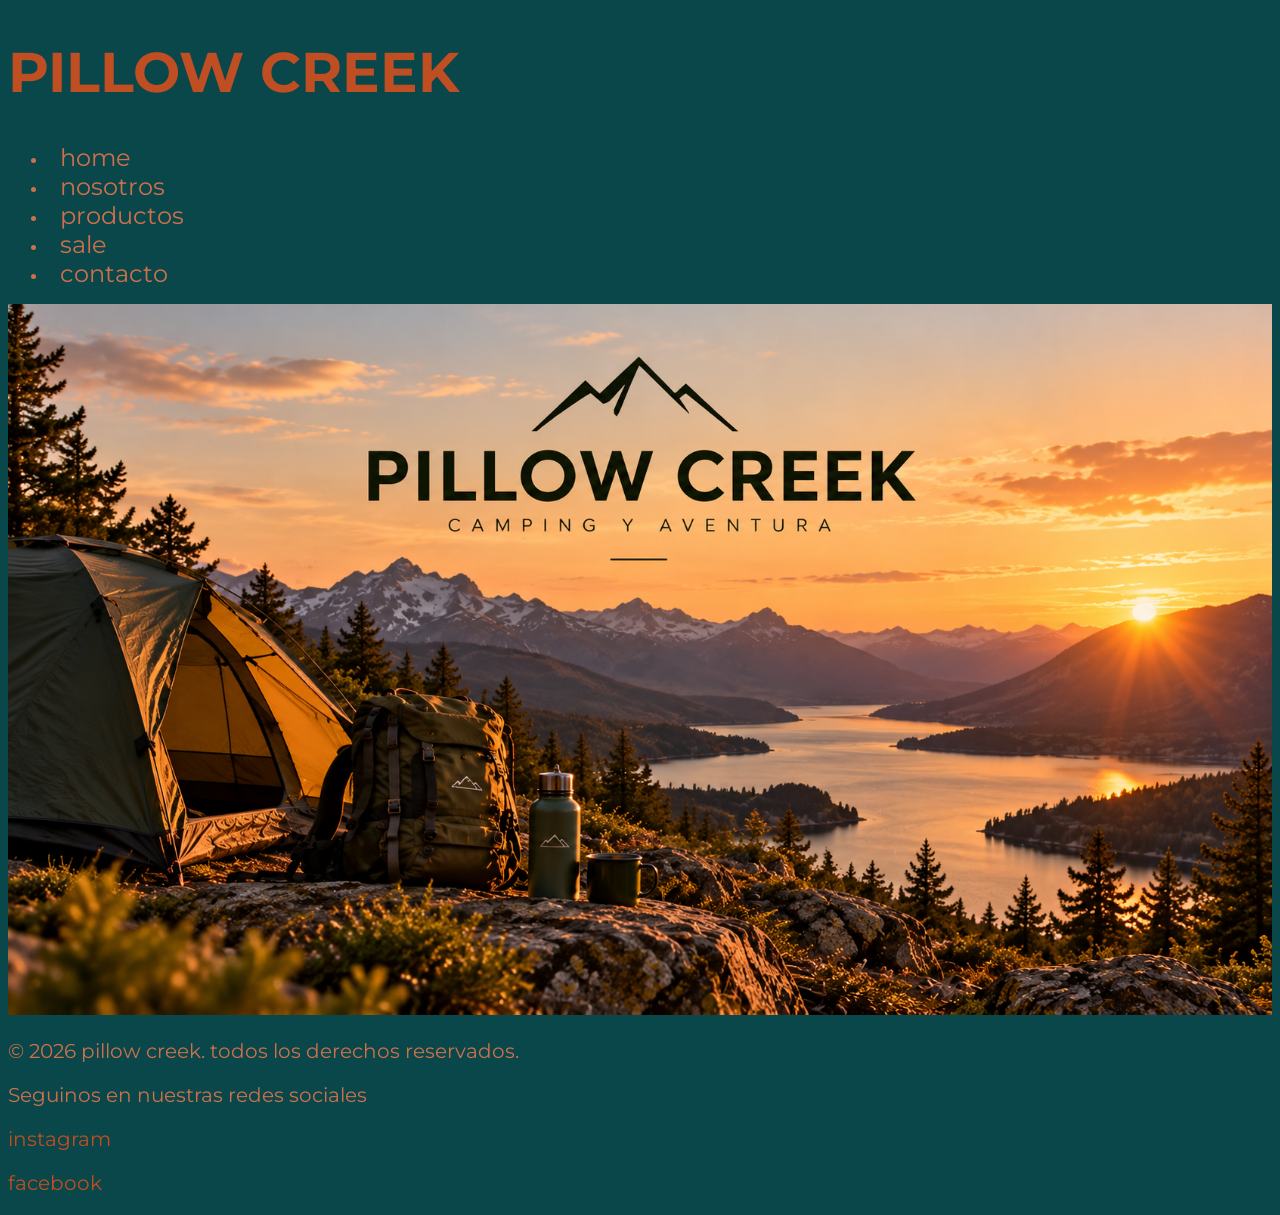
==== index.html @ 8808e4ad "Actualiza sitio web de Pillow Creek" ====
<!DOCTYPE html>
<html lang="es">
    <head>
        <meta charset="UTF-8">
        <meta name="viewport" content="width=device-width, initial-scale=1.0">
        <title>PILLOW CREEK</title>
        <link rel="icon" href="assets/logopillowcreek.png" type="image/png">
        <link rel="stylesheet" href="./style/style.css">
    </head>
    <body>
        <header>
            <h1><a href="index.html" class="logo">PILLOW CREEK</a></h1>
            <nav>
                <ul>
                    <li><a class="nav-link" href="./index.html">home</a></li>
                    <li><a class="nav-link" href="./pages/nosotros.html">nosotros</a></li>
                    <li><a class="nav-link" href="./pages/productos.html">productos</a></li>
                    <li><a class="nav-link" href="./pages/sale.html">sale</a></li>
                    <li><a class="nav-link" href="./pages/contacto.html">contacto</a></li>
                </ul>
            </nav>
        </header>
        <main>
            <section id="nosotros" class="texto-con-fondo">
                <img src="/assets/atardecerenpillowcreek.png" alt="imagen de un atardecer en pillow creek" class="imagen-portada">
                <style>.imagen-portada { width: 100%; height: 100%; }</style>
            </section>
        </main>
        <footer id="contacto">
                <p> &copy; 2026 pillow creek. todos los derechos reservados.</p>
                <p>Seguinos en nuestras redes sociales</p>
                <p><a href="https://www.instagram.com/pillowcreek/" target="_blank">instagram</a></p>
                <p><a href="https://www.facebook.com/pillowcreek/" target="_blank">facebook</a></p>        
        </footer>
    </body>
</html>
---- style/style.css ----
/* Montserrat font */
@import url('https://fonts.googleapis.com/css2?family=Montserrat:ital,wght@0,100..900;1,100..900&display=swap');
/* Root variables */
:root 
{
--color-fondo: #09474b;
--color-header: #2a7e86;
--color-section: #c9cacb;
--color-texto: #ce704b;
--color-enlace: #bf4e22;
}
/* font-family: "Montserrat", sans-serif; */
/* Body styles */
body 
  {
   font-family: "Montserrat", sans-serif;
    background-color: var(--color-fondo);
   color: var(--color-texto);
   list-style: none;
  }
/* Header styles */
.nav-link 
  {
   font-size: 1.50rem;
   color: var(--color-texto);
   text-decoration: none;
   list-style: none;
   padding: 8px 12px;
  }
a 
  {
   color: var(--color-enlace);
   height: 8rem;
   text-decoration: none;
   list-style: none;
  }
h1  
  {
   color: var(--color-enlace);
   font-size: 3.5rem;
   font-weight: 700;
  }
/* main */
/* footer */
p 
  {
   font-size: 1.25rem;
   font-weight: 400;
  }
section img 
  {
   width: 300px;
   height: 300px;
  }
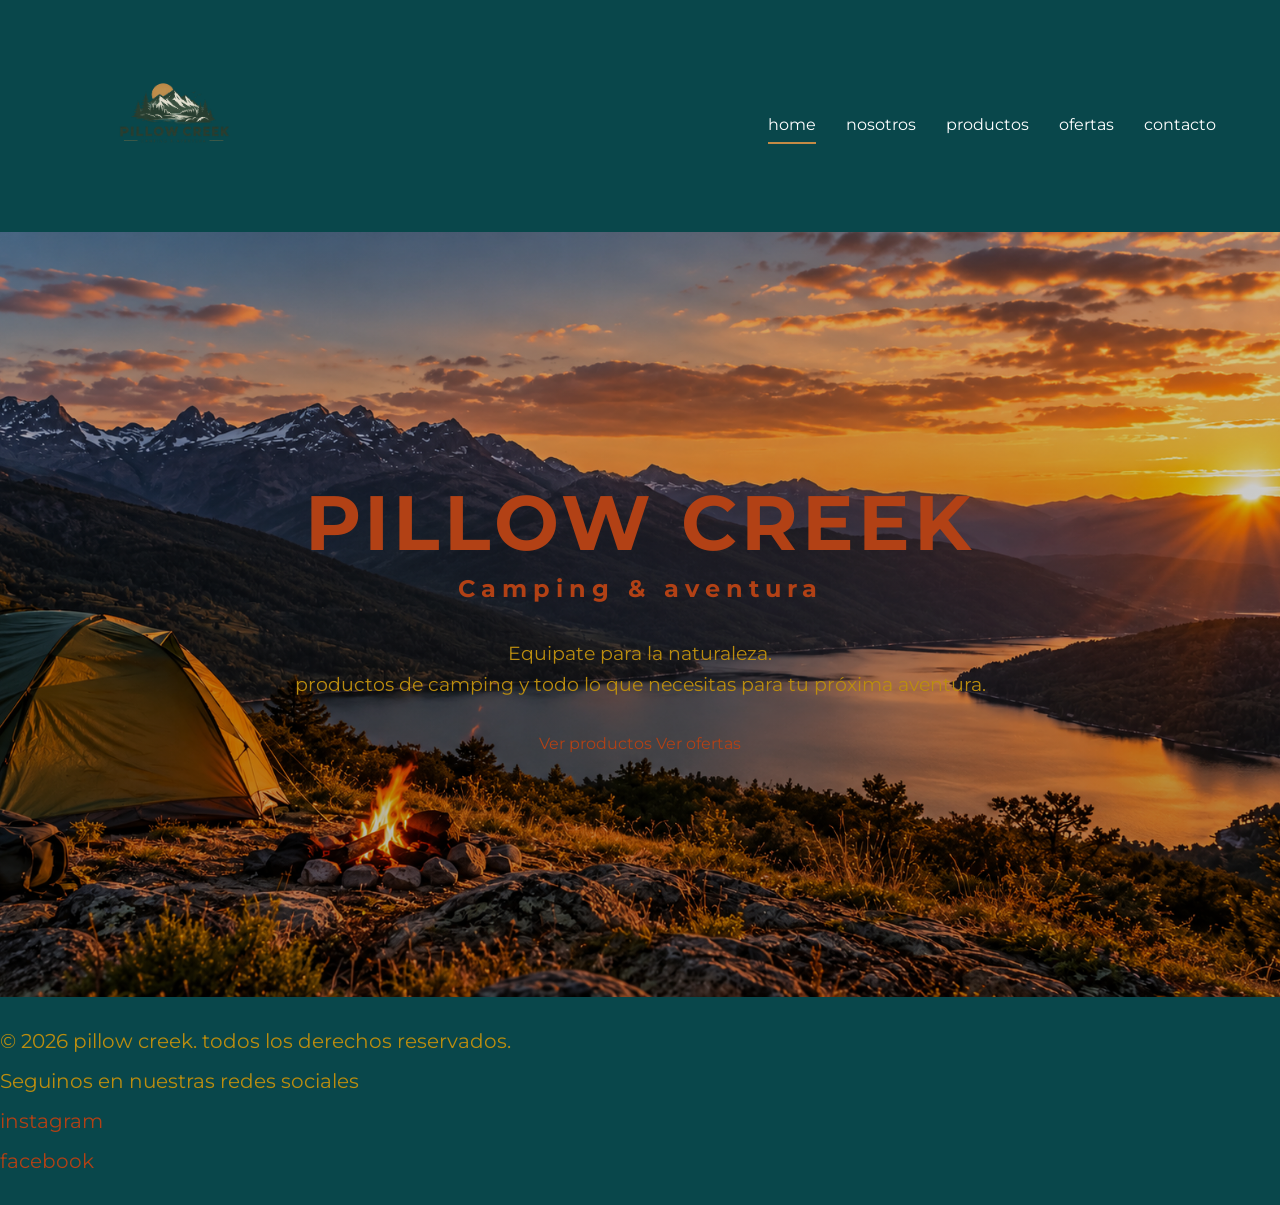
==== commit de0ecff6: "actualizar estilos de css" ====
--- a/index.html
+++ b/index.html
@@ -4,26 +4,35 @@
         <meta charset="UTF-8">
         <meta name="viewport" content="width=device-width, initial-scale=1.0">
         <title>PILLOW CREEK</title>
-        <link rel="icon" href="assets/logopillowcreek.png" type="image/png">
+        <link rel="icon" href="./assets/logopillowcreek.png" type="image/png">
         <link rel="stylesheet" href="./style/style.css">
     </head>
     <body>
         <header>
-            <h1><a href="index.html" class="logo">PILLOW CREEK</a></h1>
-            <nav>
+            <a href="./index.html" class="logo">
+                <img src="./assets/logopillowcreek.png" alt="Logo de PILLOW CREEK">
+            </a>
+            <nav class="nav">
                 <ul>
-                    <li><a class="nav-link" href="./index.html">home</a></li>
+                    <li><a class="nav-link activo" href="./index.html">home</a></li>
                     <li><a class="nav-link" href="./pages/nosotros.html">nosotros</a></li>
                     <li><a class="nav-link" href="./pages/productos.html">productos</a></li>
-                    <li><a class="nav-link" href="./pages/sale.html">sale</a></li>
+                    <li><a class="nav-link" href="./pages/ofertas.html">ofertas</a></li>
                     <li><a class="nav-link" href="./pages/contacto.html">contacto</a></li>
                 </ul>
             </nav>
         </header>
         <main>
-            <section id="nosotros" class="texto-con-fondo">
-                <img src="/assets/atardecerenpillowcreek.png" alt="imagen de un atardecer en pillow creek" class="imagen-portada">
-                <style>.imagen-portada { width: 100%; height: 100%; }</style>
+            <section class="hero">
+                <div class="hero-content">
+                    <h1>PILLOW CREEK</h1>
+                    <h2>Camping & aventura</h2>
+                    <p>Equipate para la naturaleza. <br>productos de camping y todo lo que necesitas para tu próxima aventura.<br></p>
+                    <div class="hero-buttons">
+                        <a class="btn btn-primary" href="./pages/productos.html">Ver productos</a>
+                        <a class="btn btn-secondary" href="./pages/ofertas.html">Ver ofertas</a>       
+                    </div>
+                </div>
             </section>
         </main>
         <footer id="contacto">
--- a/style/style.css
+++ b/style/style.css
@@ -1,54 +1,152 @@
 /* Montserrat font */
-@import url('https://fonts.googleapis.com/css2?family=Montserrat:ital,wght@0,100..900;1,100..900&display=swap');
+    @import url('https://fonts.googleapis.com/css2?family=Montserrat:ital,wght@0,100..900;1,100..900&display=swap');
+/* RESET Y CONFIGURACIÓN GENERAL */
+* {
+    box-sizing: border-box;
+    margin: 1rem 0;
+    padding: 0;
+}
 /* Root variables */
-:root 
-{
---color-fondo: #09474b;
---color-header: #2a7e86;
---color-section: #c9cacb;
---color-texto: #ce704b;
---color-enlace: #bf4e22;
+:root{
+    --color-fondo: #09474b;
+    --color-header: #e3821b;
+    --color-section: #c9cacb;
+    --color-texto: #bb8d0f;
+    --color-enlace: #b24115;
 }
-/* font-family: "Montserrat", sans-serif; */
 /* Body styles */
-body 
-  {
+body{
    font-family: "Montserrat", sans-serif;
-    background-color: var(--color-fondo);
+   background-color: var(--color-fondo);
    color: var(--color-texto);
    list-style: none;
   }
-/* Header styles */
-.nav-link 
-  {
-   font-size: 1.50rem;
-   color: var(--color-texto);
+/* Header and nav styles */
+header{
+   display: flex;
+   justify-content: space-between;
+   align-items: center;
+   padding: 12px 5%;
+   background-color:#09474b;
+   box-sizing: border-box;
+   }
+.logo img{
+   width: 220px;
+   height: auto;
+   display: block;
+  }
+nav ul{
+   display: flex;
+   flex-direction: row;
+   justify-content: space-around;
+   align-items: center;
+   gap: 30px;
+   list-style: none;
+   padding: 0;
+   margin: 0;
+  }
+.nav-link{            
+   font-size: 1rem;  
+   color: #ffffff;
    text-decoration: none;
-   list-style: none;
-   padding: 8px 12px;
+   padding: 8px 0;
   }
-a 
-  {
+.nav-link:hover,
+.nav-link.activo{
+   border-bottom: 2px solid #c58b45;
+   padding-bottom: 8px;
+  }
+/* enlaces */
+a{
    color: var(--color-enlace);
    height: 8rem;
    text-decoration: none;
    list-style: none;
   }
-h1  
-  {
+/* section */
+section{
+   margin-bottom: 2rem;
+   padding: 0 10px;
+}
+
+/* titulos */
+h1{
    color: var(--color-enlace);
    font-size: 3.5rem;
    font-weight: 700;
   }
-/* main */
-/* footer */
-p 
-  {
+h2{
+   color: var(--color-enlace);
+   font-size: 2.5rem;
+   font-weight: 700;
+  }
+/* parrafos */
+p{
+   color: var(--color-texto);
    font-size: 1.25rem;
    font-weight: 400;
   }
-section img 
-  {
+/* imagenes */
+.hero{
+  min-height: 85vh;
+  background-image: 
+  linear-gradient(rgba(0,0,0,0.15),rgba(0,0,0,0.3)),
+  url("../assets/fondoinicio.png");
+  background-size: cover;
+  background-position: center;
+  display: flex;
+  justify-content: center;
+  align-items: center;
+  text-align: center;
+  color: white;
+  padding: 40px 20px;
+  box-sizing: border-box; 
+  }
+  .hero-content h1{
+    font-size: clamp(2.5rem,6vw,5rem);
+    margin-bottom: 0;
+    letter-spacing: 4px;
+  }
+  .hero-content h2{
+    font-size: 1.5rem;
+    letter-spacing: 6px;
+    margin-top: 5px;
+    margin-bottom: 35px;
+  }
+  .hero-content p{
+    font-size: 1.2rem;
+    line-height: 1.6;
+    margin-bottom: 35px;
+  }
+section img{
    width: 300px;
    height: 300px;
   }
+/* botones */
+.hero-buttom{
+  display: flex;
+  justify-content: center;
+  gap: 20px;
+  flex-wrap: wrap;
+}
+.buttom{
+  display: inline-block;
+  padding: 16px 30px;
+  border-radius: 4px;
+  text-decoration: none;
+  font-size: 0.95rem;
+  font-weight: 600;
+}
+.buttom-primary{
+  background-color: #c58b45;
+  color: white;
+}
+.buttom-secondary{
+  border: 2px solid white;
+  color: white;
+}
+.buttom:hover{
+  opacity: 0.85;
+}
+
+/* footer */
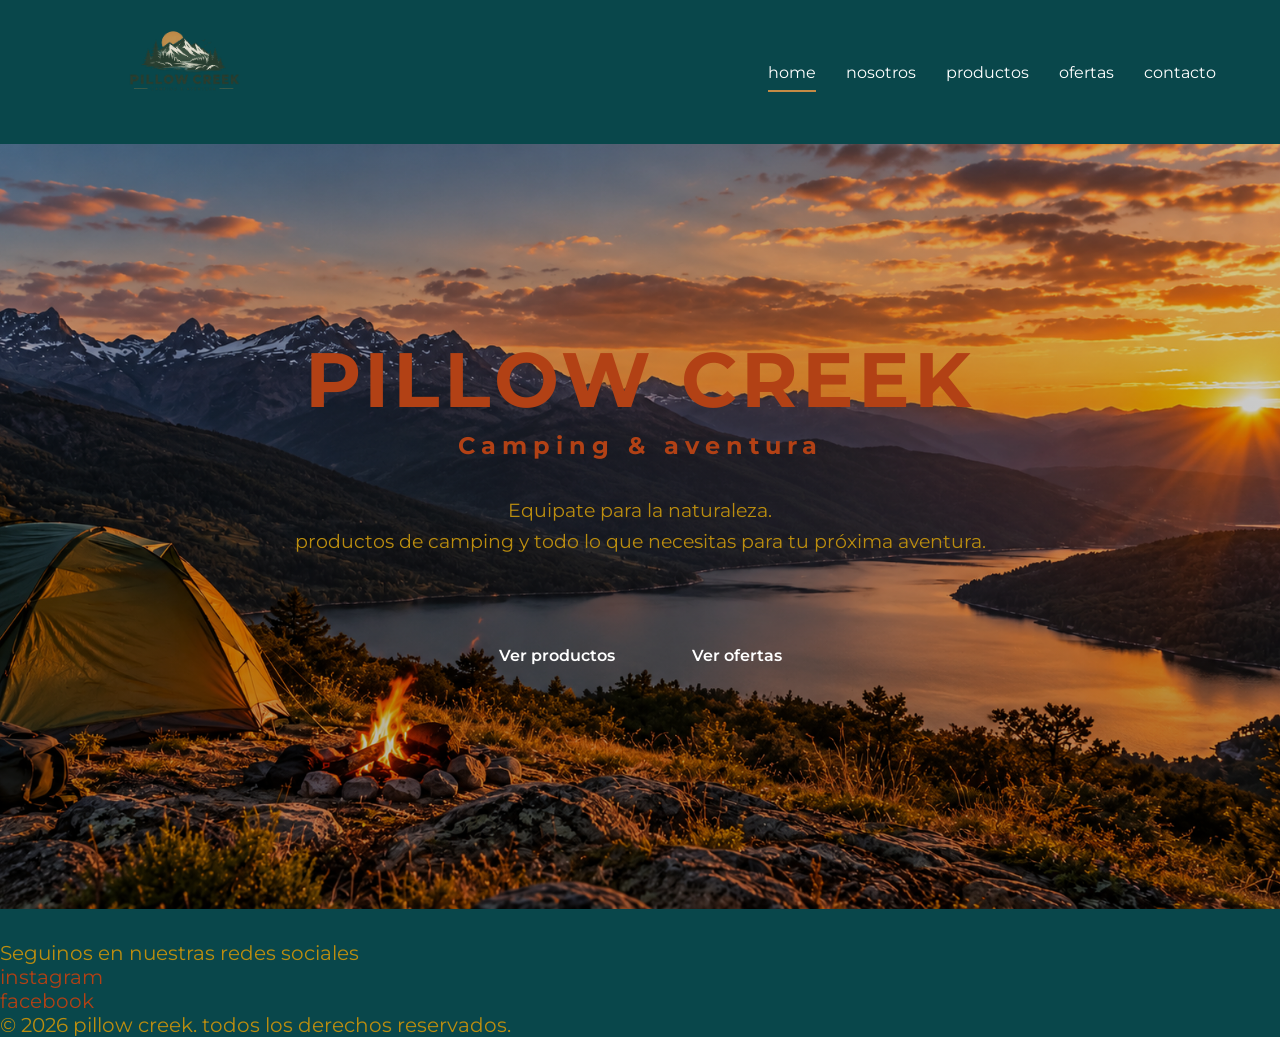
==== commit 25c5190d: "actualiza footer" ====
--- a/index.html
+++ b/index.html
@@ -36,10 +36,10 @@
             </section>
         </main>
         <footer id="contacto">
-                <p> &copy; 2026 pillow creek. todos los derechos reservados.</p>
                 <p>Seguinos en nuestras redes sociales</p>
                 <p><a href="https://www.instagram.com/pillowcreek/" target="_blank">instagram</a></p>
-                <p><a href="https://www.facebook.com/pillowcreek/" target="_blank">facebook</a></p>        
+                <p><a href="https://www.facebook.com/pillowcreek/" target="_blank">facebook</a></p>    
+                <p> &copy; 2026 pillow creek. todos los derechos reservados.</p>
         </footer>
     </body>
 </html>
--- a/style/style.css
+++ b/style/style.css
@@ -3,7 +3,7 @@
 /* RESET Y CONFIGURACIÓN GENERAL */
 * {
     box-sizing: border-box;
-    margin: 1rem 0;
+    margin: 0;
     padding: 0;
 }
 /* Root variables */
@@ -26,14 +26,15 @@
    display: flex;
    justify-content: space-between;
    align-items: center;
-   padding: 12px 5%;
+   padding: 8px 5%;
    background-color:#09474b;
    box-sizing: border-box;
    }
 .logo img{
    width: 220px;
    height: auto;
-   display: block;
+   display: flex;
+   margin: 1rem 10px;
   }
 nav ul{
    display: flex;
@@ -123,30 +124,37 @@
    height: 300px;
   }
 /* botones */
-.hero-buttom{
+.hero-buttons{
   display: flex;
   justify-content: center;
-  gap: 20px;
+  align-items: center;
+  gap: 25px;
   flex-wrap: wrap;
 }
-.buttom{
-  display: inline-block;
-  padding: 16px 30px;
-  border-radius: 4px;
+.btn{
+  display: inline-flex;
+  align-items: center;
+  padding: 6px 24px;
+  border: 2px solid transparent;
+  border-radius: 6px;
   text-decoration: none;
-  font-size: 0.95rem;
+  font-size: 1rem;
   font-weight: 600;
+  line-height: 1.2;
+  background-color: transparent;
+  transition: all 0.3s ease;
 }
-.buttom-primary{
-  background-color: #c58b45;
+.btn-primary{
+  background-color: transparent;
   color: white;
 }
-.buttom-secondary{
-  border: 2px solid white;
+.btn-secondary{
+  background-color: transparent;
   color: white;
 }
-.buttom:hover{
-  opacity: 0.85;
+.btn:hover{
+  background-color: #bb8d0f;
+  color: white;
+  border-color: #bb8d0f ;
 }
-
 /* footer */
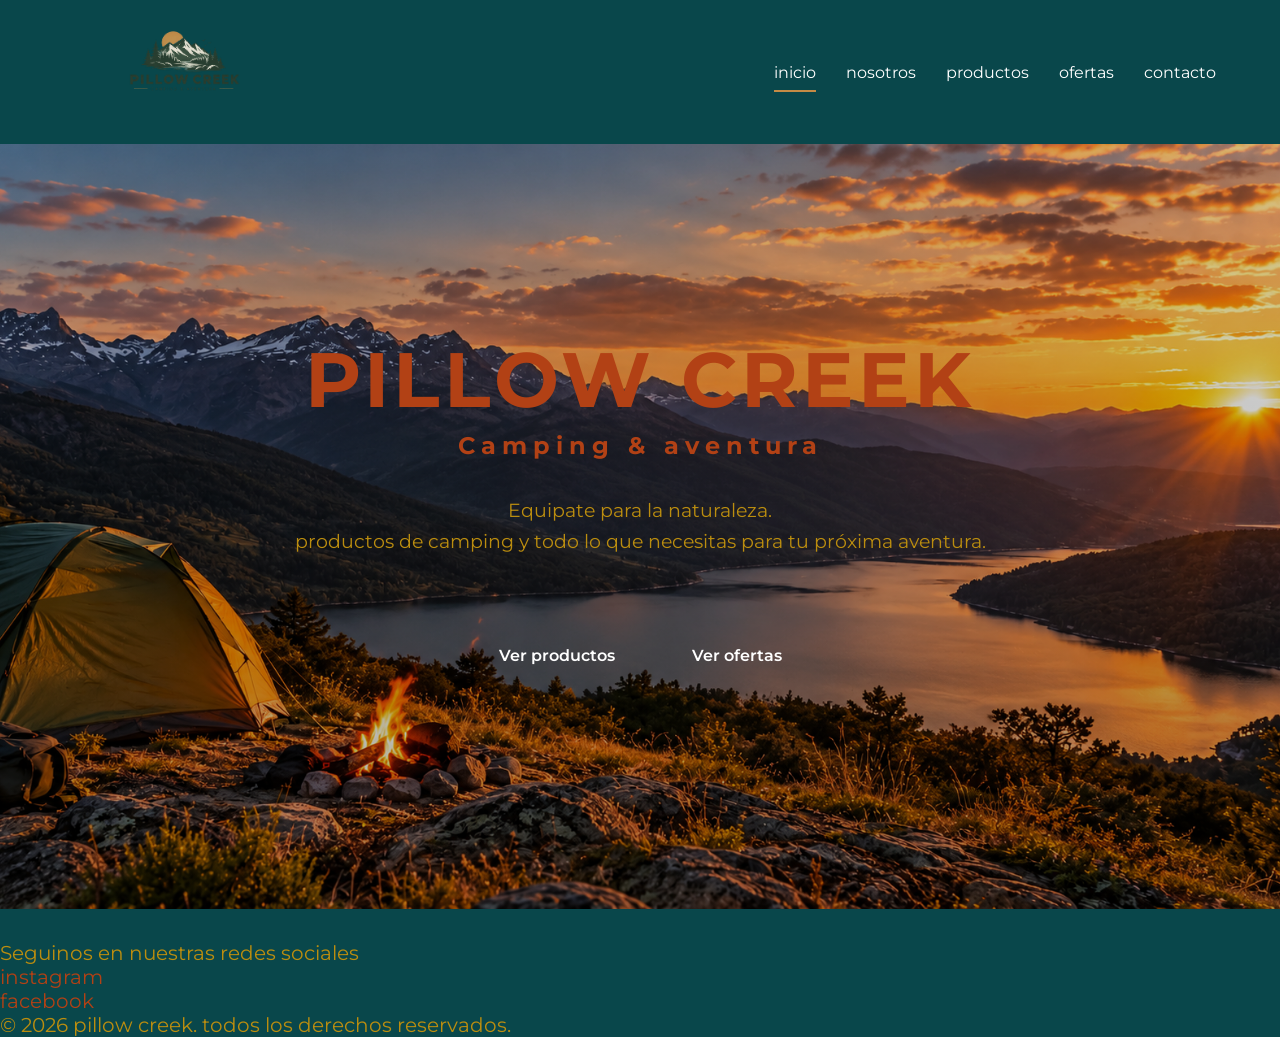
==== commit 2742d118: "actualiza el nav bar" ====
--- a/index.html
+++ b/index.html
@@ -14,7 +14,7 @@
             </a>
             <nav class="nav">
                 <ul>
-                    <li><a class="nav-link activo" href="./index.html">home</a></li>
+                    <li><a class="nav-link activo" href="./index.html">inicio</a></li>
                     <li><a class="nav-link" href="./pages/nosotros.html">nosotros</a></li>
                     <li><a class="nav-link" href="./pages/productos.html">productos</a></li>
                     <li><a class="nav-link" href="./pages/ofertas.html">ofertas</a></li>
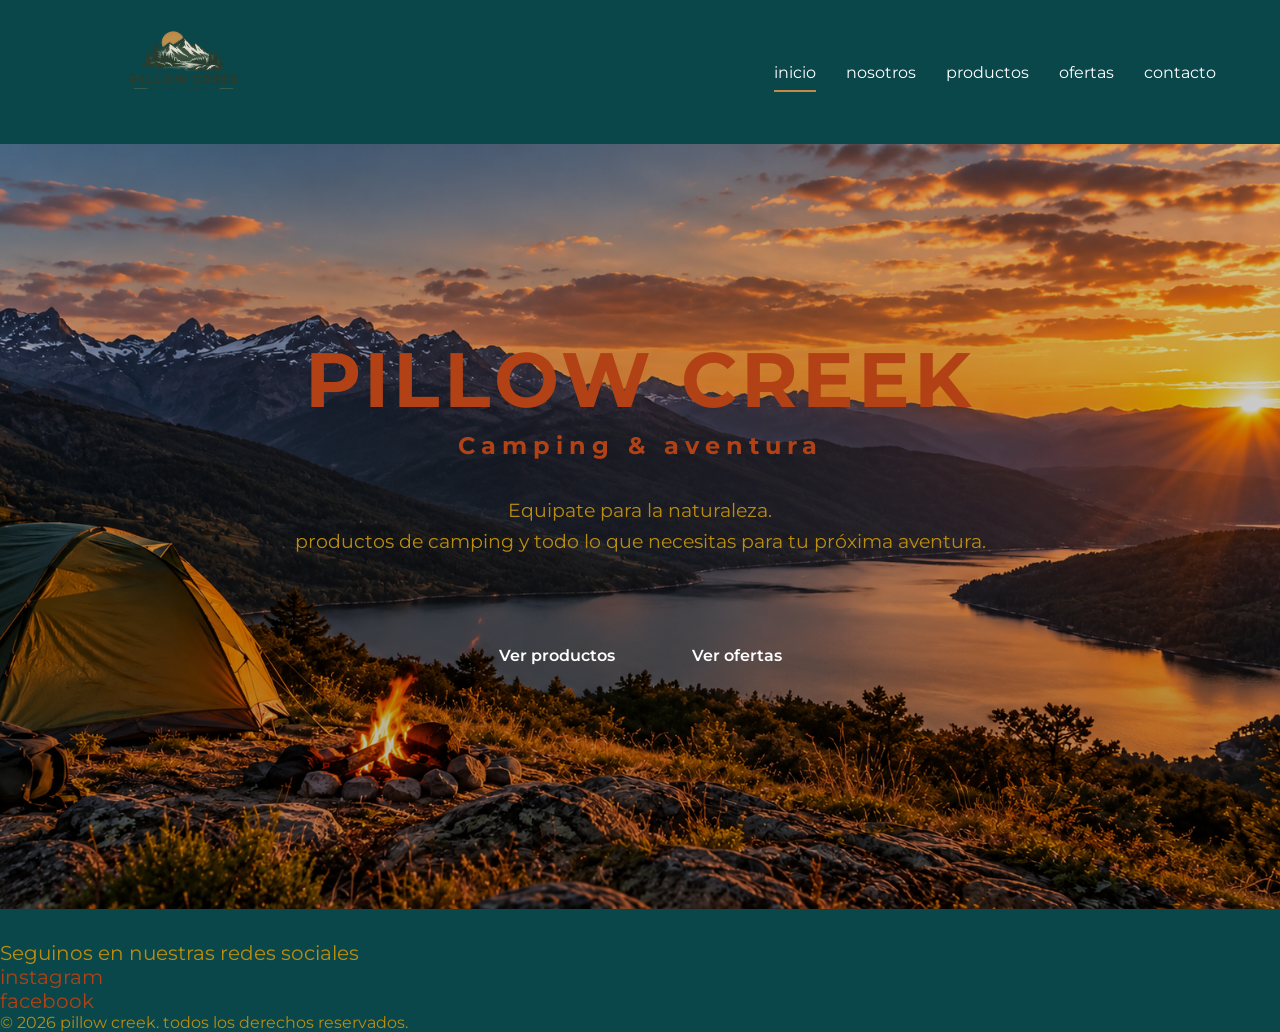
==== commit 226d6ada: "actualiza css" ====
--- a/index.html
+++ b/index.html
@@ -36,10 +36,14 @@
             </section>
         </main>
         <footer id="contacto">
+            <ul>
                 <p>Seguinos en nuestras redes sociales</p>
                 <p><a href="https://www.instagram.com/pillowcreek/" target="_blank">instagram</a></p>
-                <p><a href="https://www.facebook.com/pillowcreek/" target="_blank">facebook</a></p>    
+                <p><a href="https://www.facebook.com/pillowcreek/" target="_blank">facebook</a></p>
+            </ul>
+            <div 
                 <p> &copy; 2026 pillow creek. todos los derechos reservados.</p>
+            </div>
         </footer>
     </body>
 </html>
--- a/style/style.css
+++ b/style/style.css
@@ -113,25 +113,26 @@
     letter-spacing: 6px;
     margin-top: 5px;
     margin-bottom: 35px;
+    justify-content: center;
   }
   .hero-content p{
     font-size: 1.2rem;
     line-height: 1.6;
     margin-bottom: 35px;
   }
-section img{
+   section img{
    width: 300px;
    height: 300px;
   }
 /* botones */
-.hero-buttons{
+   .hero-buttons{
   display: flex;
   justify-content: center;
   align-items: center;
   gap: 25px;
   flex-wrap: wrap;
-}
-.btn{
+  }
+  .btn{
   display: inline-flex;
   align-items: center;
   padding: 6px 24px;
@@ -143,8 +144,8 @@
   line-height: 1.2;
   background-color: transparent;
   transition: all 0.3s ease;
-}
-.btn-primary{
+  }
+  .btn-primary{
   background-color: transparent;
   color: white;
 }
@@ -158,3 +159,12 @@
   border-color: #bb8d0f ;
 }
 /* footer */
+.footer{
+  background-color: #71a3a7;
+  padding: 1rem;
+  display: flex;
+  flex-direction: column;
+}
+.footer ul{
+  background-color: #71a3a7;
+}
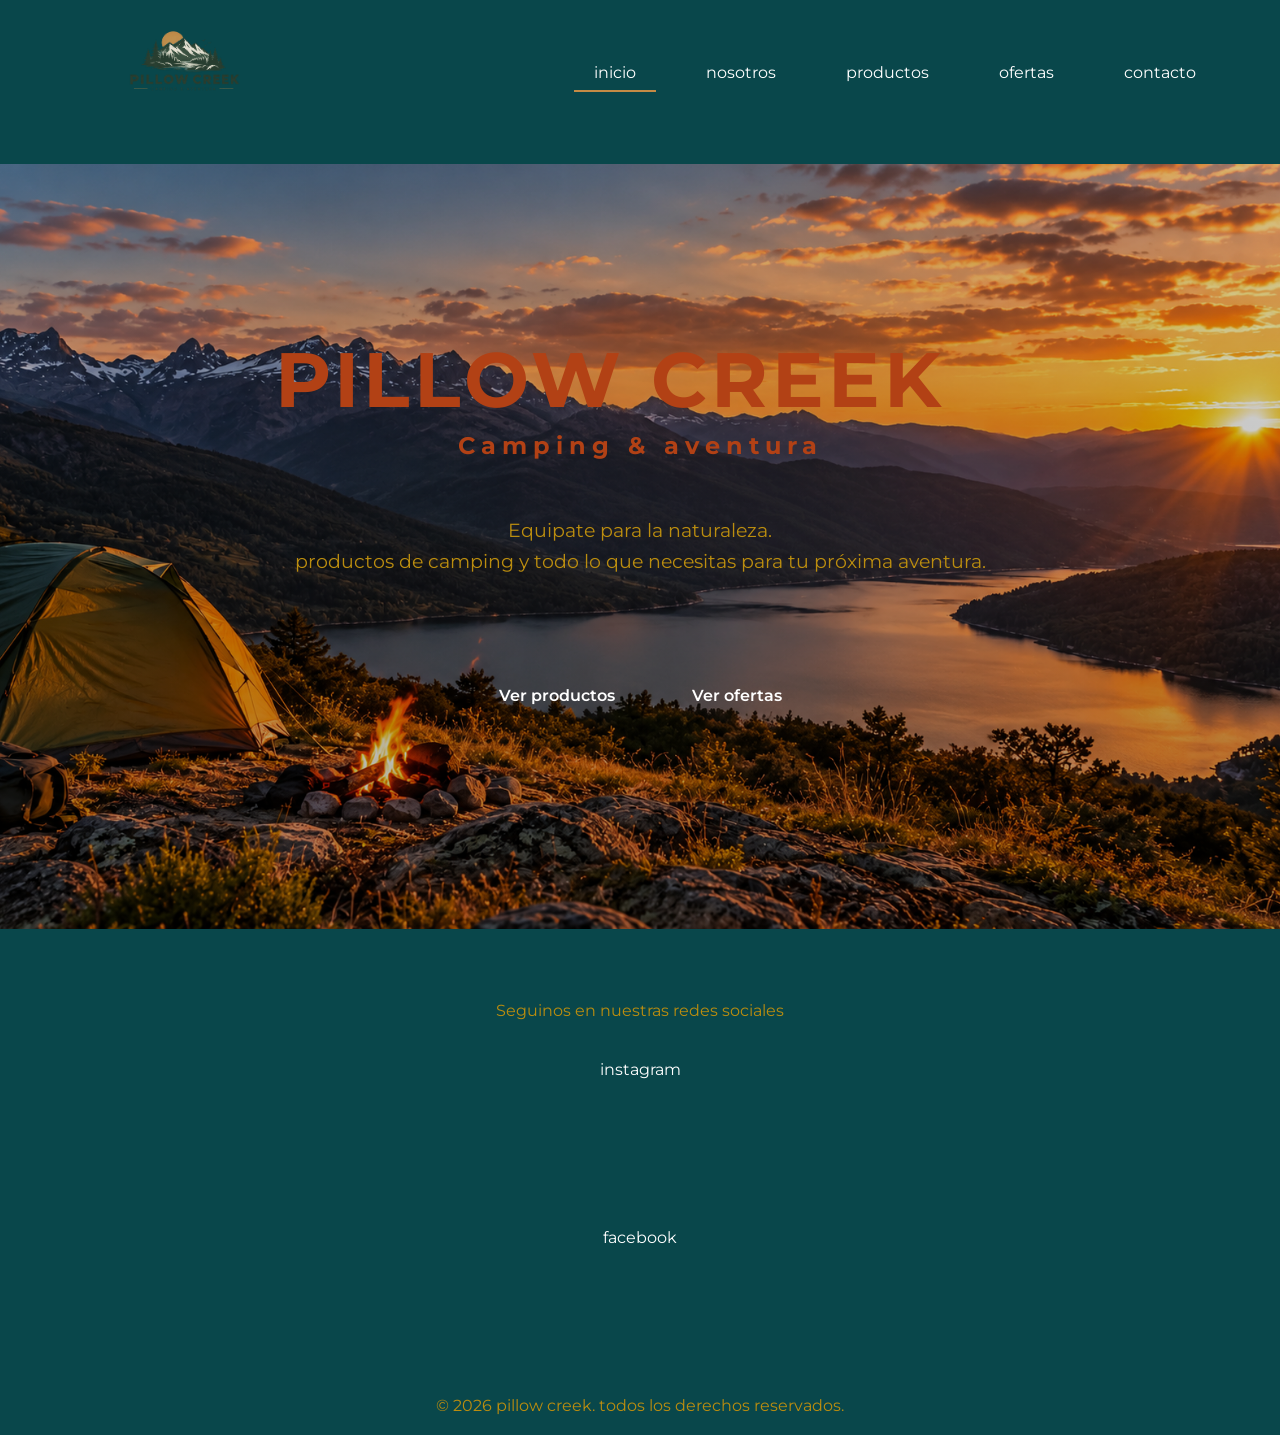
==== commit d6ec1bdf: "actualizacion diseño responsive y css grid" ====
--- a/index.html
+++ b/index.html
@@ -8,42 +8,44 @@
         <link rel="stylesheet" href="./style/style.css">
     </head>
     <body>
-        <header>
-            <a href="./index.html" class="logo">
-                <img src="./assets/logopillowcreek.png" alt="Logo de PILLOW CREEK">
-            </a>
-            <nav class="nav">
+        <div class="grid-container">
+            <header>
+                <a href="./index.html" class="logo">
+                    <img src="./assets/logopillowcreek.png" alt="Logo de PILLOW CREEK">
+                </a>
+                <nav class="nav">
+                    <ul>
+                        <li><a class="nav-link activo" href="./index.html">inicio</a></li>
+                        <li><a class="nav-link" href="./pages/nosotros.html">nosotros</a></li>
+                        <li><a class="nav-link" href="./pages/productos.html">productos</a></li>
+                        <li><a class="nav-link" href="./pages/ofertas.html">ofertas</a></li>
+                        <li><a class="nav-link" href="./pages/contacto.html">contacto</a></li>
+                    </ul>
+                </nav>
+            </header>
+            <main>
+                <section class="hero">
+                    <div class="hero-content">
+                        <h1>PILLOW CREEK</h1>
+                        <h2>Camping & aventura</h2>
+                        <p>Equipate para la naturaleza. <br>productos de camping y todo lo que necesitas para tu próxima aventura.<br></p>
+                        <div class="hero-buttons">
+                            <a class="btn btn-primary" href="./pages/productos.html">Ver productos</a>
+                            <a class="btn btn-secondary" href="./pages/ofertas.html">Ver ofertas</a>       
+                        </div>
+                    </div>
+                </section>
+            </main>
+            <footer id="contacto">
                 <ul>
-                    <li><a class="nav-link activo" href="./index.html">inicio</a></li>
-                    <li><a class="nav-link" href="./pages/nosotros.html">nosotros</a></li>
-                    <li><a class="nav-link" href="./pages/productos.html">productos</a></li>
-                    <li><a class="nav-link" href="./pages/ofertas.html">ofertas</a></li>
-                    <li><a class="nav-link" href="./pages/contacto.html">contacto</a></li>
+                    <p>Seguinos en nuestras redes sociales</p>
+                    <p><a href="https://www.instagram.com/pillowcreek/" target="_blank">instagram</a></p>
+                    <p><a href="https://www.facebook.com/pillowcreek/" target="_blank">facebook</a></p>
                 </ul>
-            </nav>
-        </header>
-        <main>
-            <section class="hero">
-                <div class="hero-content">
-                    <h1>PILLOW CREEK</h1>
-                    <h2>Camping & aventura</h2>
-                    <p>Equipate para la naturaleza. <br>productos de camping y todo lo que necesitas para tu próxima aventura.<br></p>
-                    <div class="hero-buttons">
-                        <a class="btn btn-primary" href="./pages/productos.html">Ver productos</a>
-                        <a class="btn btn-secondary" href="./pages/ofertas.html">Ver ofertas</a>       
-                    </div>
+                <div>
+                    <p> &copy; 2026 pillow creek. todos los derechos reservados.</p>
                 </div>
-            </section>
-        </main>
-        <footer id="contacto">
-            <ul>
-                <p>Seguinos en nuestras redes sociales</p>
-                <p><a href="https://www.instagram.com/pillowcreek/" target="_blank">instagram</a></p>
-                <p><a href="https://www.facebook.com/pillowcreek/" target="_blank">facebook</a></p>
-            </ul>
-            <div 
-                <p> &copy; 2026 pillow creek. todos los derechos reservados.</p>
-            </div>
-        </footer>
+            </footer>
+        </div>
     </body>
 </html>
--- a/style/style.css
+++ b/style/style.css
@@ -13,6 +13,24 @@
     --color-section: #c9cacb;
     --color-texto: #bb8d0f;
     --color-enlace: #b24115;
+}
+.grid-container {
+    display: grid;
+    grid-template-columns: 1fr;
+    grid-template-areas:
+        "header"
+        "main"
+        "footer";
+    gap: 20px;
+}
+.header {
+    grid-area: header;
+}
+.main {
+    grid-area: main;
+}
+.footer {
+    grid-area: footer;
 }
 /* Body styles */
 body{
@@ -50,7 +68,7 @@
    font-size: 1rem;  
    color: #ffffff;
    text-decoration: none;
-   padding: 8px 0;
+   padding: 20px;
   }
 .nav-link:hover,
 .nav-link.activo{
@@ -67,26 +85,52 @@
 /* section */
 section{
    margin-bottom: 2rem;
-   padding: 0 10px;
+   padding: 20px;
 }
 
 /* titulos */
 h1{
+  display: flex;
    color: var(--color-enlace);
    font-size: 3.5rem;
    font-weight: 700;
   }
 h2{
+  display: flex;
+  justify-content: center;
    color: var(--color-enlace);
    font-size: 2.5rem;
    font-weight: 700;
   }
+h3{
+  display: flex;
+  justify-content: center;
+  }
 /* parrafos */
 p{
+   display: flex;
+   justify-content: center;
+   align-items: center;
+   text-align: center;
+   gap: 20px;
+   padding: 20px;
+   margin-bottom: 0px;
    color: var(--color-texto);
    font-size: 1.25rem;
    font-weight: 400;
   }
+form{
+  display: flex;
+  justify-content: center;
+  align-items: center;
+  text-align: center;
+  gap: 20px;
+  padding: 20px;
+  margin-bottom: 0px;
+  color: var(--color-texto);
+  font-size: 1.25rem;
+  font-weight: 400;
+}
 /* imagenes */
 .hero{
   min-height: 85vh;
@@ -121,8 +165,12 @@
     margin-bottom: 35px;
   }
    section img{
-   width: 300px;
-   height: 300px;
+    display: block;
+    justify-content: space-around;
+    align-items: center;
+    border-radius: 8px;
+    width: 300px;
+    height: 300px;
   }
 /* botones */
    .hero-buttons{
@@ -159,12 +207,27 @@
   border-color: #bb8d0f ;
 }
 /* footer */
-.footer{
-  background-color: #71a3a7;
-  padding: 1rem;
-  display: flex;
-  flex-direction: column;
-}
-.footer ul{
-  background-color: #71a3a7;
+.footer {
+    display: flex;
+    flex-direction: column;
+    justify-content: center;
+    align-items: center;
+    text-align: center;
+    gap: 12px;
+    padding: 30px 20px;
+    background-color: var(--color-header);
+}
+footer p {
+    margin: 0;
+    font-size: 1rem;
+}
+footer a {
+    color: white;
+    text-decoration: none;
+    display: flex;
+    flex-direction: row;
+    justify-content: center;
+}
+footer a:hover {
+    text-decoration: underline;
 }
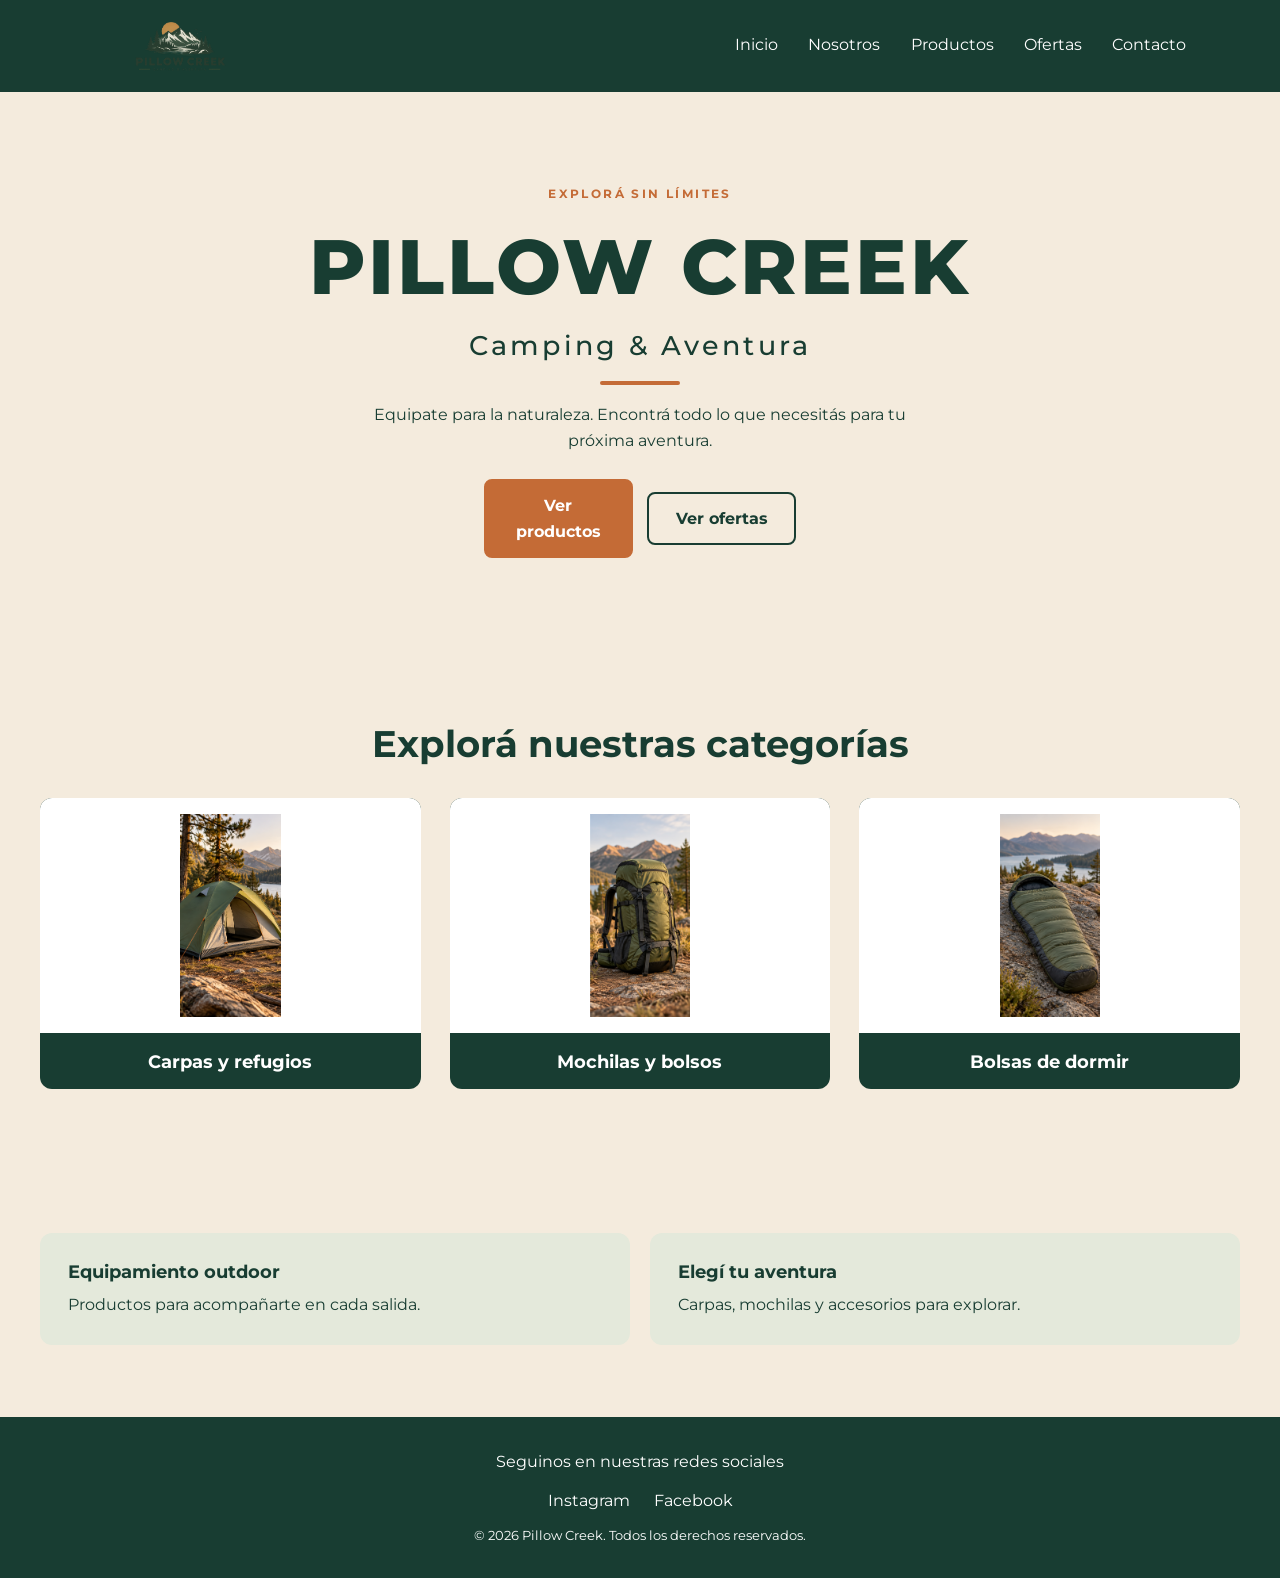
==== commit 8a8a4d08: "actualizo diseño responsive de pillow creek" ====
--- a/index.html
+++ b/index.html
@@ -3,49 +3,71 @@
     <head>
         <meta charset="UTF-8">
         <meta name="viewport" content="width=device-width, initial-scale=1.0">
-        <title>PILLOW CREEK</title>
-        <link rel="icon" href="./assets/logopillowcreek.png" type="image/png">
-        <link rel="stylesheet" href="./style/style.css">
+        <meta name="description" content="Pillow Creek: equipamiento de camping y aventura.">
+        <title>Inicio - PILLOW CREEK</title>
+        <link rel="icon" href="../assets/logopillowcreek.png" type="image/png">
+        <link rel="stylesheet" href="../style/style.css">
     </head>
     <body>
         <div class="grid-container">
-            <header>
-                <a href="./index.html" class="logo">
-                    <img src="./assets/logopillowcreek.png" alt="Logo de PILLOW CREEK">
+            <header class="site-header">
+                <a class="logo" href="../index.html" aria-label="Pillow Creek, ir al inicio">
+                    <img src="../assets/logopillowcreek.png" alt="Pillow Creek" width="160" height="80">
                 </a>
-                <nav class="nav">
+                <nav class="nav" aria-label="Navegación principal">
                     <ul>
-                        <li><a class="nav-link activo" href="./index.html">inicio</a></li>
-                        <li><a class="nav-link" href="./pages/nosotros.html">nosotros</a></li>
-                        <li><a class="nav-link" href="./pages/productos.html">productos</a></li>
-                        <li><a class="nav-link" href="./pages/ofertas.html">ofertas</a></li>
-                        <li><a class="nav-link" href="./pages/contacto.html">contacto</a></li>
+                        <li><a class="nav-link" href="../index.html">Inicio</a></li>
+                        <li><a class="nav-link" href="./pages/nosotros.html">Nosotros</a></li>
+                        <li><a class="nav-link" href="./pages/productos.html">Productos</a></li>
+                        <li><a class="nav-link" href="./pages/ofertas.html">Ofertas</a></li>
+                        <li><a class="nav-link" href="./pages/contacto.html">Contacto</a></li>
                     </ul>
                 </nav>
             </header>
-            <main>
-                <section class="hero">
+            <main id="contenido">
+                <section class="hero" aria-labelledby="hero-titulo">
                     <div class="hero-content">
-                        <h1>PILLOW CREEK</h1>
-                        <h2>Camping & aventura</h2>
-                        <p>Equipate para la naturaleza. <br>productos de camping y todo lo que necesitas para tu próxima aventura.<br></p>
+                        <p class="eyebrow">Explorá sin límites</p>
+                        <h1 id="hero-titulo">PILLOW CREEK</h1>
+                        <h2>Camping &amp; Aventura</h2>
+                        <span class="decoracion" aria-hidden="true"></span>
+                        <p>Equipate para la naturaleza. Encontrá todo lo que necesitás para tu próxima aventura.</p>
                         <div class="hero-buttons">
                             <a class="btn btn-primary" href="./pages/productos.html">Ver productos</a>
-                            <a class="btn btn-secondary" href="./pages/ofertas.html">Ver ofertas</a>       
+                            <a class="btn btn-secondary" href="./pages/ofertas.html">Ver ofertas</a>
                         </div>
                     </div>
                 </section>
+                <section class="categorias section-wrap" aria-labelledby="categorias-titulo">
+                    <h2 id="categorias-titulo" class="section-title">Explorá nuestras categorías</h2>
+                    <div class="categorias-grid">
+                        <a class="categoria carpas" href="./pages/productos.html#carpas">
+                            <img src="./assets/carpa-camping.png" alt="Carpa de camping" loading="lazy">
+                            <h3>Carpas y refugios</h3>
+                        </a>
+                        <a class="categoria mochilas" href="./pages/productos.html#mochilas">
+                            <img src="./assets/mochila-camping.png" alt="Mochila de camping" loading="lazy">
+                            <h3>Mochilas y bolsos</h3>
+                        </a>
+                        <a class="categoria accesorios" href="./pages/productos.html#bolsas">
+                            <img src="./assets/bolsa-dormir.png" alt="Bolsa de dormir" loading="lazy">
+                            <h3>Bolsas de dormir</h3>
+                        </a>
+                    </div>
+                </section>
+                <section class="beneficios section-wrap" aria-label="Nuestros beneficios">
+                    <div><h2>Equipamiento outdoor</h2><p>Productos para acompañarte en cada salida.</p></div>
+                    <div><h2>Elegí tu aventura</h2><p>Carpas, mochilas y accesorios para explorar.</p></div>
+                </section>
             </main>
-            <footer id="contacto">
-                <ul>
-                    <p>Seguinos en nuestras redes sociales</p>
-                    <p><a href="https://www.instagram.com/pillowcreek/" target="_blank">instagram</a></p>
-                    <p><a href="https://www.facebook.com/pillowcreek/" target="_blank">facebook</a></p>
-                </ul>
-                <div>
-                    <p> &copy; 2026 pillow creek. todos los derechos reservados.</p>
+            <footer class="site-footer">
+                <p>Seguinos en nuestras redes sociales</p>
+                <div class="footer-redes">
+                    <a href="https://www.instagram.com/pillowcreek/" target="_blank" rel="noopener noreferrer">Instagram</a>
+                    <a href="https://www.facebook.com/pillowcreek/" target="_blank" rel="noopener noreferrer">Facebook</a>
                 </div>
+                <p class="copyright">&copy; 2026 Pillow Creek. Todos los derechos reservados.</p>
             </footer>
         </div>
     </body>
-</html>+</html>
--- a/style/style.css
+++ b/style/style.css
@@ -1,233 +1,158 @@
-/* Montserrat font */
-    @import url('https://fonts.googleapis.com/css2?family=Montserrat:ital,wght@0,100..900;1,100..900&display=swap');
-/* RESET Y CONFIGURACIÓN GENERAL */
-* {
-    box-sizing: border-box;
-    margin: 0;
-    padding: 0;
+/* PILLOW CREEK*/
+@import url('https://fonts.googleapis.com/css2?family=Montserrat:wght@400;500;600;700;800&display=swap');
+
+:root {
+    --color-fondo: #F4EBDD;
+    --color-header: #183D32;
+    --color-secundario: #446B50;
+    --color-texto: #183D32;
+    --color-acento: #C46B36;
+    --color-arena: #D6B98C;
+    --color-blanco: #FFFFFF;
 }
-/* Root variables */
-:root{
-    --color-fondo: #09474b;
-    --color-header: #e3821b;
-    --color-section: #c9cacb;
-    --color-texto: #bb8d0f;
-    --color-enlace: #b24115;
-}
+
+/* 1. RESET */
+*, *::before, *::after { box-sizing: border-box; }
+* { margin: 0; padding: 0; }
+html { scroll-behavior: smooth; }
+body { font-family: 'Montserrat', sans-serif; background: var(--color-fondo); color: var(--color-texto); line-height: 1.6; }
+img { display: block; max-width: 100%; }
+a { color: inherit; text-decoration: none; }
+button, input, textarea { font: inherit; }
+:focus-visible { outline: 3px solid var(--color-acento); outline-offset: 3px; }
+
+/* 2. GRID PRINCIPAL */
 .grid-container {
     display: grid;
-    grid-template-columns: 1fr;
-    grid-template-areas:
-        "header"
-        "main"
-        "footer";
-    gap: 20px;
+    grid-template-columns: minmax(0, 1fr);
+    grid-template-areas: 'header' 'main' 'footer';
+    min-height: 100vh;
+    gap: 0;
 }
-.header {
-    grid-area: header;
-}
-.main {
-    grid-area: main;
-}
-.footer {
-    grid-area: footer;
-}
-/* Body styles */
-body{
-   font-family: "Montserrat", sans-serif;
-   background-color: var(--color-fondo);
-   color: var(--color-texto);
-   list-style: none;
-  }
-/* Header and nav styles */
-header{
-   display: flex;
-   justify-content: space-between;
-   align-items: center;
-   padding: 8px 5%;
-   background-color:#09474b;
-   box-sizing: border-box;
-   }
-.logo img{
-   width: 220px;
-   height: auto;
-   display: flex;
-   margin: 1rem 10px;
-  }
-nav ul{
-   display: flex;
-   flex-direction: row;
-   justify-content: space-around;
-   align-items: center;
-   gap: 30px;
-   list-style: none;
-   padding: 0;
-   margin: 0;
-  }
-.nav-link{            
-   font-size: 1rem;  
-   color: #ffffff;
-   text-decoration: none;
-   padding: 20px;
-  }
-.nav-link:hover,
-.nav-link.activo{
-   border-bottom: 2px solid #c58b45;
-   padding-bottom: 8px;
-  }
-/* enlaces */
-a{
-   color: var(--color-enlace);
-   height: 8rem;
-   text-decoration: none;
-   list-style: none;
-  }
-/* section */
-section{
-   margin-bottom: 2rem;
-   padding: 20px;
+.site-header { grid-area: header; }
+main { grid-area: main; min-width: 0; }
+.site-footer { grid-area: footer; }
+
+/* 3. HEADER Y NAV */
+.site-header { display: flex; flex-direction: column; align-items: center; gap: 1rem; background: var(--color-header); padding: 1rem 5%; }
+.logo img { width: 145px; height: auto; object-fit: contain; }
+.nav { width: 100%; }
+.nav ul { display: flex; flex-wrap: wrap; justify-content: center; gap: .35rem .85rem; list-style: none; }
+.nav-link { display: inline-block; color: var(--color-blanco); font-size: .85rem; padding: .5rem .25rem; border-bottom: 2px solid transparent; }
+.nav-link:hover, .nav-link.activo { color: #F1C99F; border-color: var(--color-acento); }
+
+/* 4. TIPOGRAFÍA Y CONTENEDORES */
+h1, h2, h3 { line-height: 1.2; }
+.section-wrap { width: min(100% - 2rem, 1200px); margin-inline: auto; padding-block: 3.5rem; }
+.section-title { font-size: clamp(1.5rem, 4vw, 2.3rem); text-align: center; margin-bottom: 2rem; }
+.eyebrow { text-transform: uppercase; letter-spacing: .2em; font-size: .75rem; font-weight: 700; color: var(--color-acento); }
+.page-intro { display: flex; flex-direction: column; align-items: center; gap: 1rem; text-align: center; padding: 4rem 1rem 2rem; }
+.page-intro h1 { font-size: clamp(1.9rem, 5vw, 3.2rem); max-width: 800px; }
+.page-intro > p:last-child { max-width: 680px; color: var(--color-secundario); }
+
+/* 5. INICIO */
+.hero { display: flex; justify-content: center; align-items: center; min-height: 55vh; padding: 4.5rem 1rem; background: var(--color-fondo); text-align: center; }
+.hero-content { display: flex; flex-direction: column; align-items: center; gap: 1.1rem; max-width: 760px; }
+.hero h1 { font-size: clamp(2.2rem, 7vw, 4.8rem); font-weight: 800; letter-spacing: .04em; }
+.hero h2 { font-size: clamp(1.05rem, 3vw, 1.7rem); font-weight: 500; letter-spacing: .12em; }
+.hero-content > p:not(.eyebrow) { max-width: 570px; }
+.decoracion { width: 80px; height: 4px; border-radius: 4px; background: var(--color-acento); }
+.hero-buttons { display: flex; flex-direction: column; align-items: center; gap: .9rem; width: 100%; margin-top: .5rem; }
+.btn { display: inline-flex; align-items: center; justify-content: center; min-height: 46px; width: min(100%, 220px); padding: .75rem 1.25rem; border: 2px solid var(--color-acento); border-radius: 8px; cursor: pointer; font-weight: 700; text-align: center; transition: background .2s, transform .2s; }
+.btn:hover { transform: translateY(-2px); }
+.btn-primary { background: var(--color-acento); color: var(--color-blanco); }
+.btn-primary:hover { background: #A95529; }
+.btn-secondary { border-color: var(--color-header); color: var(--color-header); }
+.btn-secondary:hover { background: var(--color-header); color: white; }
+
+/* 6. INICIO: GRID DE CATEGORÍAS CON ÁREAS */
+.categorias-grid { display: grid; grid-template-columns: minmax(0, 1fr); grid-template-areas: 'carpas' 'mochilas' 'accesorios'; gap: 1.25rem; }
+.carpas { grid-area: carpas; }
+.mochilas { grid-area: mochilas; }
+.accesorios { grid-area: accesorios; }
+.categoria { display: flex; flex-direction: column; overflow: hidden; background: var(--color-header); color: white; border-radius: 12px; transition: transform .2s; }
+.categoria:hover, .producto:hover { transform: translateY(-4px); }
+.categoria img { width: 100%; height: 235px; padding: 1rem; object-fit: contain; background: white; }
+.categoria h3 { padding: 1.1rem; text-align: center; font-size: 1.1rem; }
+.beneficios { display: grid; grid-template-columns: minmax(0, 1fr); gap: 1.25rem; }
+.beneficios > div { background: #E4E9DB; padding: 1.75rem; border-radius: 12px; }
+.beneficios h2 { font-size: 1.15rem; margin-bottom: .5rem; }
+
+/* 7. PRODUCTOS */
+.productos-grid { display: grid; grid-template-columns: minmax(0, 1fr); grid-template-areas: 'carpa' 'bolsa' 'mochila'; gap: 1.5rem; }
+.productos-grid > :nth-child(1) { grid-area: carpa; }
+.productos-grid > :nth-child(2) { grid-area: bolsa; }
+.productos-grid > :nth-child(3) { grid-area: mochila; }
+.producto { position: relative; display: flex; flex-direction: column; overflow: hidden; background: white; border-radius: 12px; box-shadow: 0 8px 24px #183d3214; transition: transform .2s; scroll-margin-top: 1rem; }
+.producto img { width: 100%; height: 240px; object-fit: contain; padding: 1rem; background: white; }
+.producto-info { display: flex; flex-direction: column; gap: .8rem; padding: 1.5rem; flex: 1; }
+.producto-info h3 { font-size: 1.2rem; }
+.producto-info p { color: var(--color-secundario); font-size: .95rem; }
+
+/* 8. OFERTAS */
+.intro-ofertas { background: #E9DDC8; }
+.ofertas-grid { display: grid; grid-template-columns: minmax(0, 1fr); gap: 1.5rem; }
+.etiqueta-oferta { position: absolute; top: 1rem; left: 1rem; padding: .3rem .75rem; background: var(--color-acento); color: white; border-radius: 50px; font-size: .75rem; font-weight: 700; }
+
+/* 9. NOSOTROS */
+.nosotros-section { display: grid; grid-template-columns: minmax(0, 1fr); grid-template-areas: 'texto' 'imagen'; gap: 2rem; align-items: center; }
+.nosotros-texto { grid-area: texto; display: flex; flex-direction: column; align-items: flex-start; gap: 1.2rem; }
+.nosotros-texto h1 { font-size: clamp(2rem, 5vw, 3rem); }
+.nosotros-texto p:not(.eyebrow) { color: var(--color-secundario); }
+.nosotros-texto .nosotros-lema { font-weight: 700; }
+.nosotros-imagen { grid-area: imagen; }
+.nosotros-imagen img { width: 100%; max-height: 480px; object-fit: cover; border-radius: 16px; }
+
+/* 10. CONTACTO */
+.contacto-layout { display: grid; grid-template-columns: minmax(0, 1fr); grid-template-areas: 'info' 'formulario'; gap: 2rem; align-items: start; }
+.contacto-info { grid-area: info; display: flex; flex-direction: column; gap: 1rem; }
+.contacto-info h2 { font-size: clamp(1.5rem, 3vw, 2rem); }
+.contacto-info a { color: #A95529; text-decoration: underline; }
+.formulario { grid-area: formulario; background: white; padding: clamp(1.2rem, 4vw, 2rem); border-radius: 14px; }
+.formulario h2 { margin-bottom: 1.5rem; }
+.formulario form, .campo { display: flex; flex-direction: column; gap: .6rem; }
+.formulario form { gap: 1.1rem; }
+.campo label { font-weight: 600; }
+.campo input, .campo textarea { width: 100%; min-width: 0; padding: .8rem; border: 1px solid #B4BCAF; border-radius: 7px; background: white; color: var(--color-texto); }
+.campo textarea { resize: vertical; }
+.aviso-form { font-size: .8rem; color: #526257; }
+
+/* 11. FOOTER */
+.site-footer { display: flex; flex-direction: column; align-items: center; justify-content: center; gap: .8rem; padding: 2rem 1rem; background: var(--color-header); color: white; text-align: center; }
+.footer-redes { display: flex; justify-content: center; flex-wrap: wrap; gap: 1.5rem; }
+.footer-redes a:hover { color: #F1C99F; text-decoration: underline; }
+.copyright { font-size: .8rem; }
+
+/* 12. TABLET */
+@media (min-width: 768px) {
+    .site-header { flex-direction: row; justify-content: space-between; }
+    .nav { width: auto; }
+    .nav ul { gap: .75rem; }
+    .hero-buttons { flex-direction: row; justify-content: center; width: auto; }
+    .categorias-grid { grid-template-columns: repeat(2, minmax(0, 1fr)); grid-template-areas: 'carpas mochilas' 'accesorios accesorios'; }
+    .beneficios { grid-template-columns: repeat(2, minmax(0, 1fr)); }
+    .productos-grid { grid-template-columns: repeat(2, minmax(0, 1fr)); grid-template-areas: 'carpa bolsa' 'mochila mochila'; }
+    .ofertas-grid { grid-template-columns: repeat(2, minmax(0, 1fr)); }
+    .nosotros-section { grid-template-columns: minmax(0, 1fr) minmax(0, 1fr); grid-template-areas: 'texto imagen'; }
+    .contacto-layout { grid-template-columns: minmax(0, 1fr) minmax(0, 1fr); grid-template-areas: 'info formulario'; }
 }
 
-/* titulos */
-h1{
-  display: flex;
-   color: var(--color-enlace);
-   font-size: 3.5rem;
-   font-weight: 700;
-  }
-h2{
-  display: flex;
-  justify-content: center;
-   color: var(--color-enlace);
-   font-size: 2.5rem;
-   font-weight: 700;
-  }
-h3{
-  display: flex;
-  justify-content: center;
-  }
-/* parrafos */
-p{
-   display: flex;
-   justify-content: center;
-   align-items: center;
-   text-align: center;
-   gap: 20px;
-   padding: 20px;
-   margin-bottom: 0px;
-   color: var(--color-texto);
-   font-size: 1.25rem;
-   font-weight: 400;
-  }
-form{
-  display: flex;
-  justify-content: center;
-  align-items: center;
-  text-align: center;
-  gap: 20px;
-  padding: 20px;
-  margin-bottom: 0px;
-  color: var(--color-texto);
-  font-size: 1.25rem;
-  font-weight: 400;
+/* 13. DESKTOP */
+@media (min-width: 1024px) {
+    .site-header { padding: 1rem 7%; }
+    .logo img { width: 180px; }
+    .nav ul { gap: 1.4rem; }
+    .nav-link { font-size: 1rem; }
+    .hero { min-height: 62vh; }
+    .section-wrap { padding-block: 4.5rem; }
+    .categorias-grid { grid-template-columns: repeat(3, minmax(0, 1fr)); grid-template-areas: 'carpas mochilas accesorios'; gap: 1.8rem; }
+    .productos-grid { grid-template-columns: repeat(3, minmax(0, 1fr)); grid-template-areas: 'carpa bolsa mochila'; gap: 1.8rem; }
+    .producto img { height: 280px; }
+    .nosotros-section { gap: 4rem; }
+    .contacto-layout { gap: 4rem; }
 }
-/* imagenes */
-.hero{
-  min-height: 85vh;
-  background-image: 
-  linear-gradient(rgba(0,0,0,0.15),rgba(0,0,0,0.3)),
-  url("../assets/fondoinicio.png");
-  background-size: cover;
-  background-position: center;
-  display: flex;
-  justify-content: center;
-  align-items: center;
-  text-align: center;
-  color: white;
-  padding: 40px 20px;
-  box-sizing: border-box; 
-  }
-  .hero-content h1{
-    font-size: clamp(2.5rem,6vw,5rem);
-    margin-bottom: 0;
-    letter-spacing: 4px;
-  }
-  .hero-content h2{
-    font-size: 1.5rem;
-    letter-spacing: 6px;
-    margin-top: 5px;
-    margin-bottom: 35px;
-    justify-content: center;
-  }
-  .hero-content p{
-    font-size: 1.2rem;
-    line-height: 1.6;
-    margin-bottom: 35px;
-  }
-   section img{
-    display: block;
-    justify-content: space-around;
-    align-items: center;
-    border-radius: 8px;
-    width: 300px;
-    height: 300px;
-  }
-/* botones */
-   .hero-buttons{
-  display: flex;
-  justify-content: center;
-  align-items: center;
-  gap: 25px;
-  flex-wrap: wrap;
-  }
-  .btn{
-  display: inline-flex;
-  align-items: center;
-  padding: 6px 24px;
-  border: 2px solid transparent;
-  border-radius: 6px;
-  text-decoration: none;
-  font-size: 1rem;
-  font-weight: 600;
-  line-height: 1.2;
-  background-color: transparent;
-  transition: all 0.3s ease;
-  }
-  .btn-primary{
-  background-color: transparent;
-  color: white;
+
+/* 14. ACCESIBILIDAD */
+@media (prefers-reduced-motion: reduce) {
+    *, *::before, *::after { scroll-behavior: auto !important; transition-duration: .01ms !important; }
 }
-.btn-secondary{
-  background-color: transparent;
-  color: white;
-}
-.btn:hover{
-  background-color: #bb8d0f;
-  color: white;
-  border-color: #bb8d0f ;
-}
-/* footer */
-.footer {
-    display: flex;
-    flex-direction: column;
-    justify-content: center;
-    align-items: center;
-    text-align: center;
-    gap: 12px;
-    padding: 30px 20px;
-    background-color: var(--color-header);
-}
-footer p {
-    margin: 0;
-    font-size: 1rem;
-}
-footer a {
-    color: white;
-    text-decoration: none;
-    display: flex;
-    flex-direction: row;
-    justify-content: center;
-}
-footer a:hover {
-    text-decoration: underline;
-}
